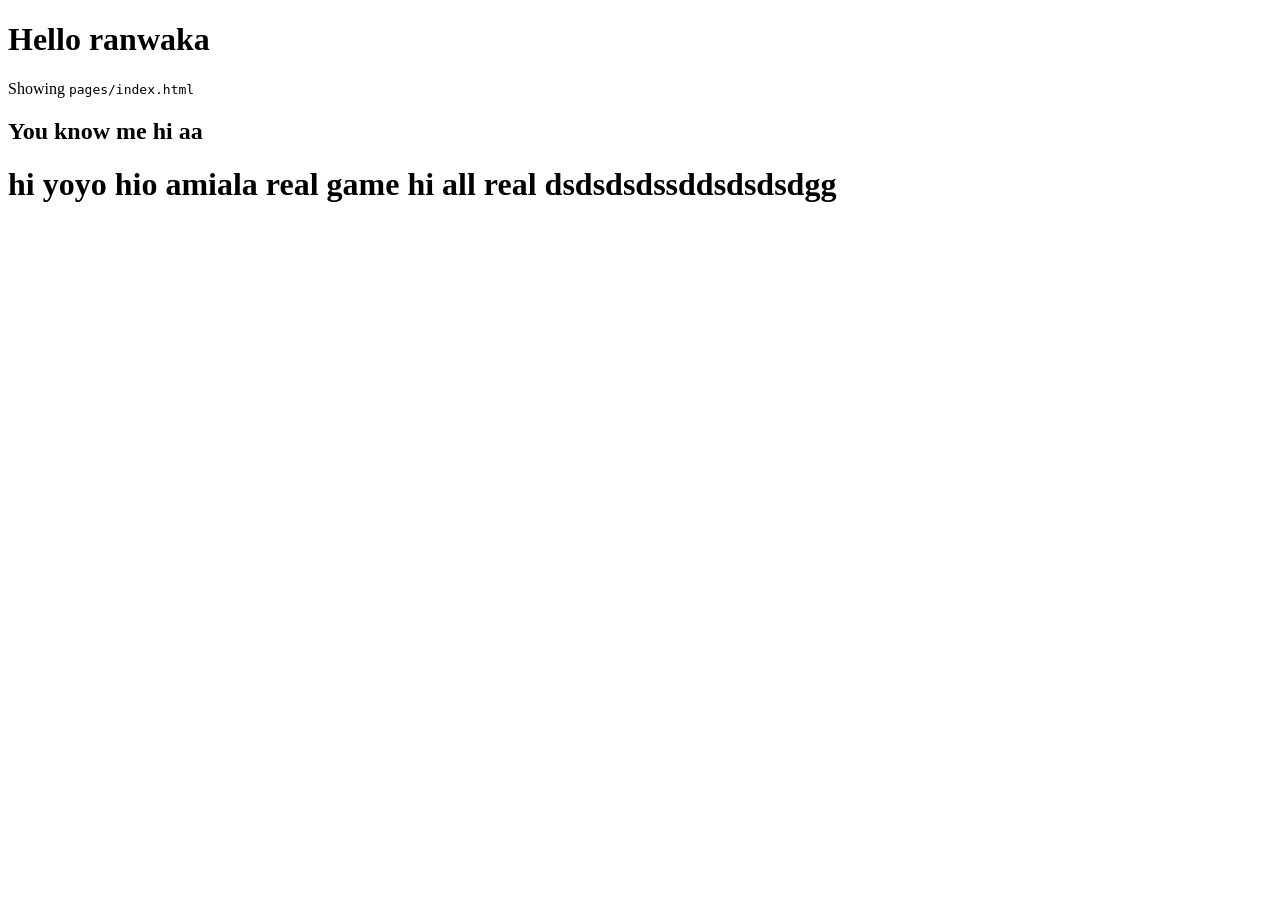
==== express-simple/pages/index.html @ 9afc6ad3 "adada" ====
<!DOCTYPE html>
<html lang="en">
  <head>
    <title>Hello Express!</title>
    <meta charset="UTF-8" />
    <meta name="viewport" content="width=device-width" />
    <link rel="stylesheet" href="./style.css" />
  </head>
  <body>
    <h1>Hello ranwaka</h1>
    <p>Showing <code>pages/index.html</code></p>
    <h2>You know me hi aa </h2>
    <h1>hi yoyo hio amiala real game  hi all real dsdsdsdssddsdsdsdgg</h1>
    
  </body>
</html>
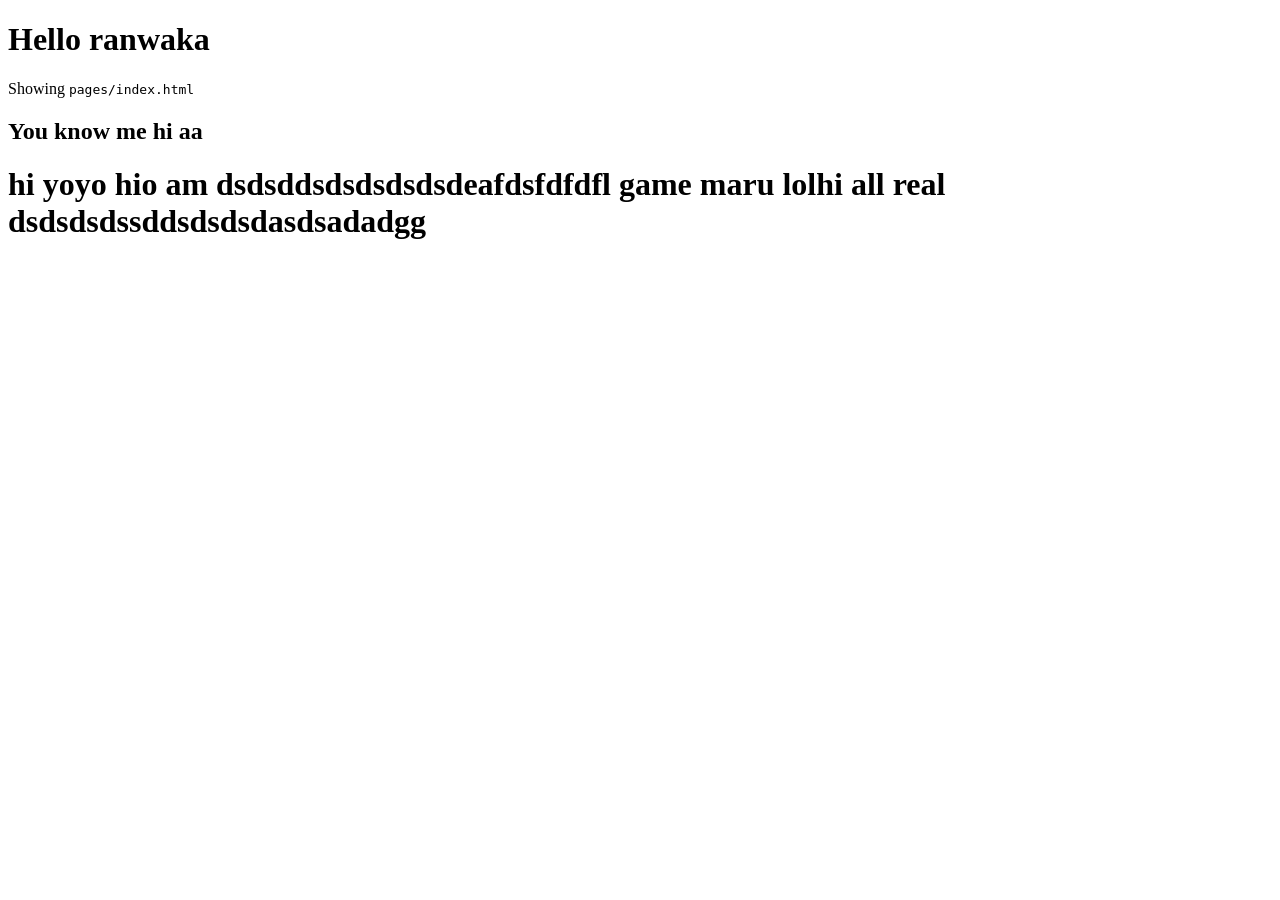
==== commit 90e39e60: "adawdecdcdfdf" ====
--- a/express-simple/pages/index.html
+++ b/express-simple/pages/index.html
@@ -10,7 +10,7 @@
     <h1>Hello ranwaka</h1>
     <p>Showing <code>pages/index.html</code></p>
     <h2>You know me hi aa </h2>
-    <h1>hi yoyo hio amiala real game  hi all real dsdsdsdssddsdsdsdgg</h1>
+    <h1>hi yoyo hio am dsdsddsdsdsdsdsdeafdsfdfdfl game maru lolhi all real dsdsdsdssddsdsdsdasdsadadgg</h1>
     
   </body>
 </html>
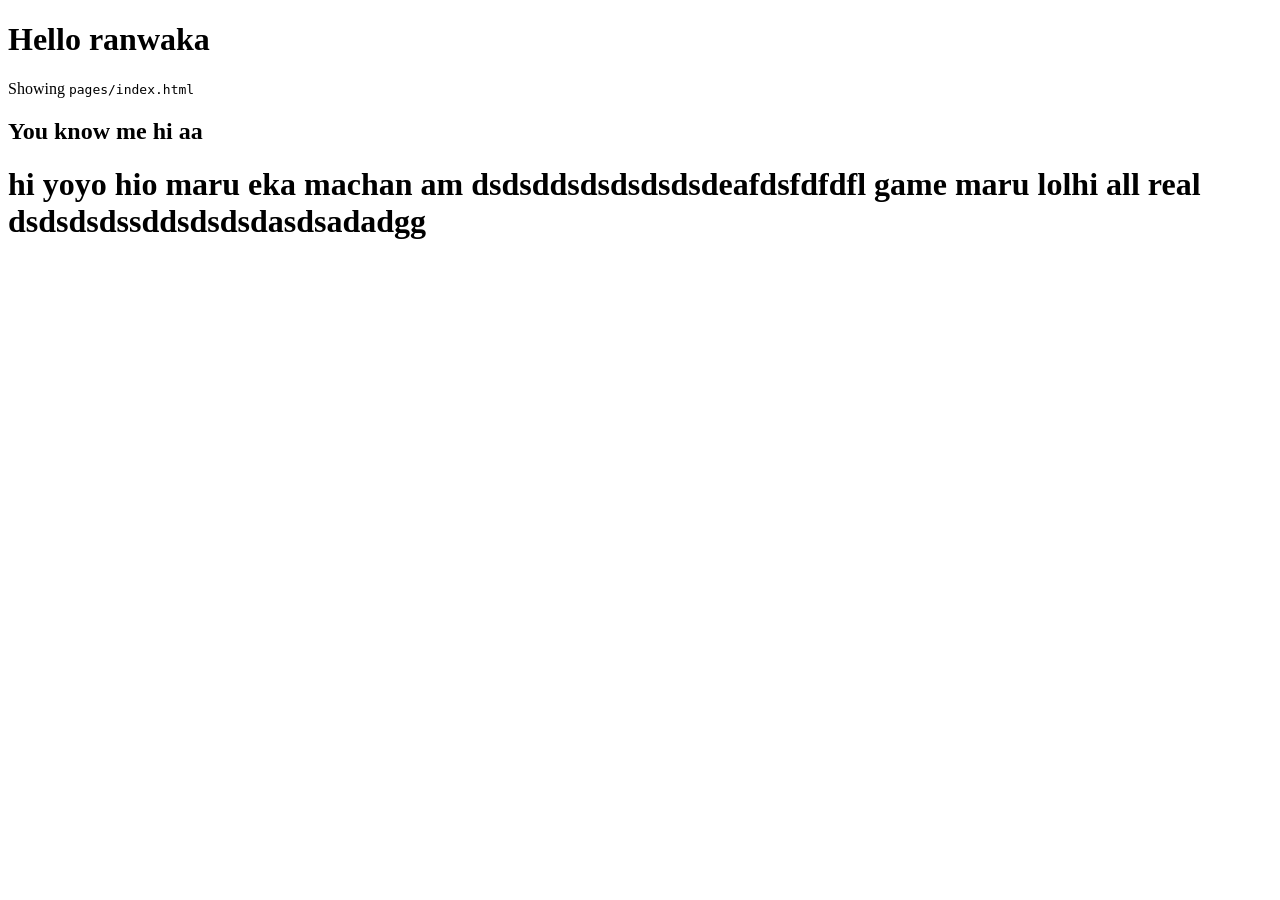
==== commit 5a30e09a: "maru eka" ====
--- a/express-simple/pages/index.html
+++ b/express-simple/pages/index.html
@@ -10,7 +10,7 @@
     <h1>Hello ranwaka</h1>
     <p>Showing <code>pages/index.html</code></p>
     <h2>You know me hi aa </h2>
-    <h1>hi yoyo hio am dsdsddsdsdsdsdsdeafdsfdfdfl game maru lolhi all real dsdsdsdssddsdsdsdasdsadadgg</h1>
+    <h1>hi yoyo hio maru eka machan am dsdsddsdsdsdsdsdeafdsfdfdfl game maru lolhi all real dsdsdsdssddsdsdsdasdsadadgg</h1>
     
   </body>
 </html>
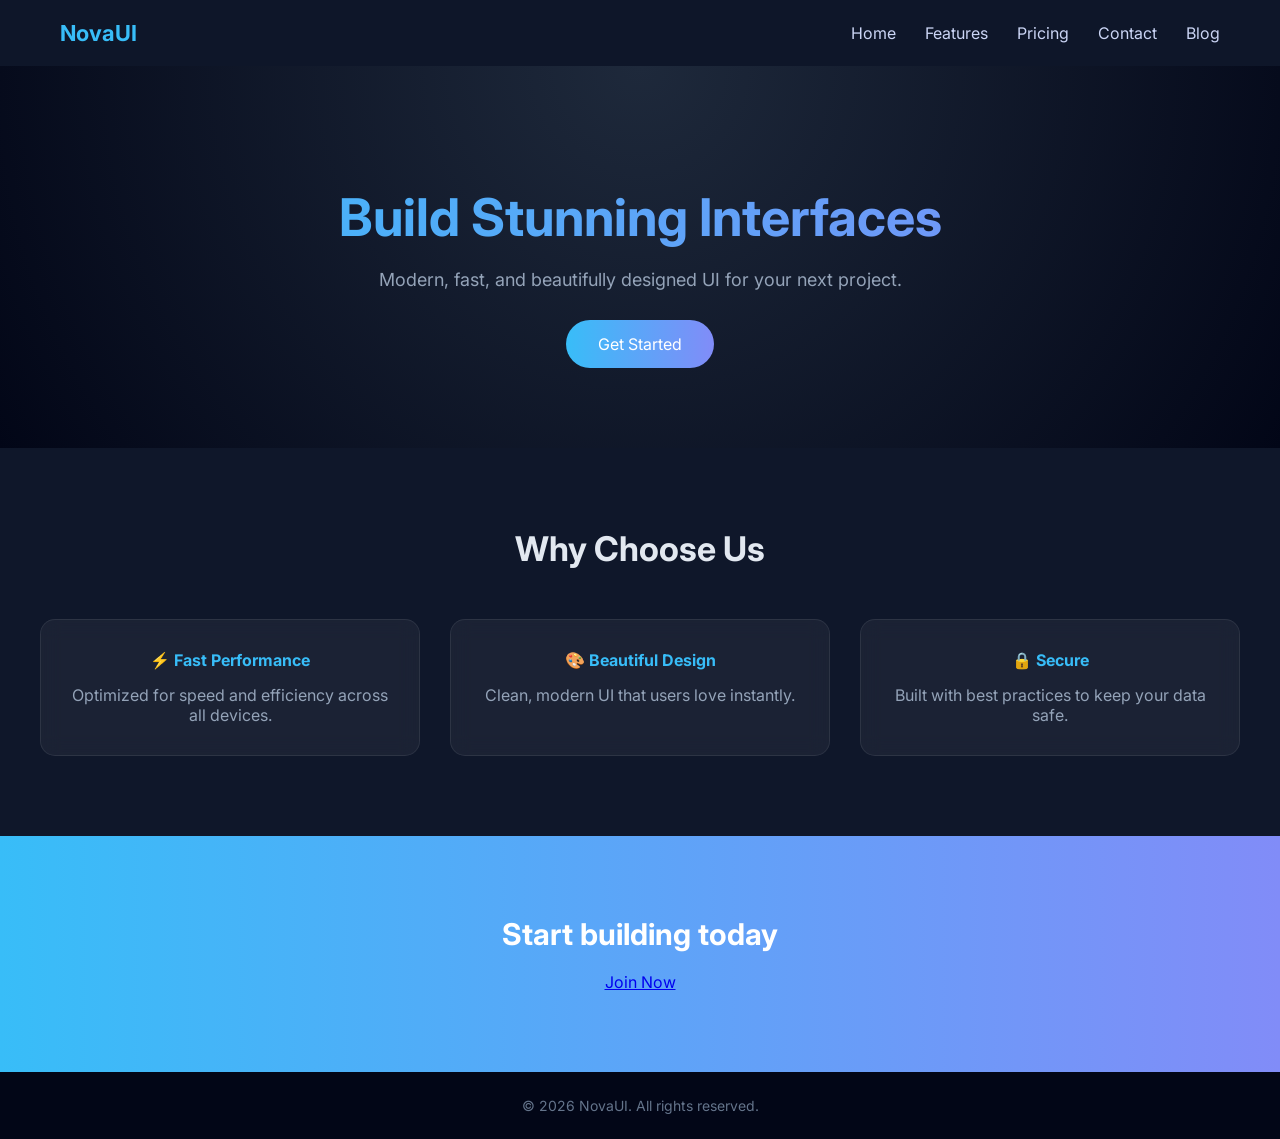
==== commit 9b07c162: "add the pages" ====
--- a/express-simple/pages/index.html
+++ b/express-simple/pages/index.html
@@ -1,16 +1,216 @@
-<!DOCTYPE html>
-<html lang="en">
-  <head>
-    <title>Hello Express!</title>
-    <meta charset="UTF-8" />
-    <meta name="viewport" content="width=device-width" />
-    <link rel="stylesheet" href="./style.css" />
-  </head>
-  <body>
-    <h1>Hello ranwaka</h1>
-    <p>Showing <code>pages/index.html</code></p>
-    <h2>You know me hi aa </h2>
-    <h1>hi yoyo hio maru eka machan am dsdsddsdsdsdsdsdeafdsfdfdfl game maru lolhi all real dsdsdsdssddsdsdsdasdsadadgg</h1>
-    
-  </body>
-</html>
+<!DOCTYPE html>
+<html lang="en">
+
+<head>
+  <meta charset="UTF-8">
+  <meta name="viewport" content="width=device-width, initial-scale=1.0">
+  <title>Modern UI Landing Page</title>
+
+  <link href="https://fonts.googleapis.com/css2?family=Inter:wght@300;400;600;700&display=swap" rel="stylesheet">
+
+  <style>
+    * {
+      margin: 0;
+      padding: 0;
+      box-sizing: border-box;
+      font-family: 'Inter', sans-serif;
+    }
+
+    body {
+      background: #0f172a;
+      color: #e2e8f0;
+    }
+
+    header {
+      display: flex;
+      justify-content: space-between;
+      align-items: center;
+      padding: 20px 60px;
+      position: sticky;
+      top: 0;
+      backdrop-filter: blur(10px);
+      background: rgba(15, 23, 42, 0.7);
+    }
+
+    header h1 {
+      font-size: 22px;
+      font-weight: 700;
+      color: #38bdf8;
+    }
+
+    nav a {
+      margin-left: 25px;
+      text-decoration: none;
+      color: #cbd5f5;
+      transition: 0.3s;
+    }
+
+    nav a:hover {
+      color: #38bdf8;
+    }
+
+    .hero {
+      text-align: center;
+      padding: 120px 20px 80px;
+      background: radial-gradient(circle at top, #1e293b, #020617);
+    }
+
+    .hero h2 {
+      font-size: 52px;
+      font-weight: 700;
+      margin-bottom: 20px;
+      background: linear-gradient(to right, #38bdf8, #818cf8);
+      -webkit-background-clip: text;
+      -webkit-text-fill-color: transparent;
+    }
+
+    .hero p {
+      font-size: 18px;
+      color: #94a3b8;
+      margin-bottom: 30px;
+    }
+
+    .hero button {
+      padding: 14px 32px;
+      border-radius: 30px;
+      border: none;
+      background: linear-gradient(to right, #38bdf8, #818cf8);
+      color: white;
+      font-size: 16px;
+      cursor: pointer;
+      transition: 0.3s;
+    }
+
+    .hero button:hover {
+      transform: scale(1.05);
+      box-shadow: 0 0 20px rgba(56, 189, 248, 0.6);
+    }
+
+    .features {
+      padding: 80px 40px;
+      text-align: center;
+    }
+
+    .features h3 {
+      font-size: 34px;
+      margin-bottom: 50px;
+    }
+
+    .feature-grid {
+      display: grid;
+      grid-template-columns: repeat(auto-fit, minmax(280px, 1fr));
+      gap: 30px;
+    }
+
+    .feature {
+      background: rgba(255, 255, 255, 0.05);
+      padding: 30px;
+      border-radius: 15px;
+      backdrop-filter: blur(10px);
+      transition: 0.3s;
+      border: 1px solid rgba(255, 255, 255, 0.08);
+    }
+
+    .feature:hover {
+      transform: translateY(-10px);
+      box-shadow: 0 10px 30px rgba(0, 0, 0, 0.5);
+    }
+
+    .feature h4 {
+      margin-bottom: 15px;
+      color: #38bdf8;
+    }
+
+    .feature p {
+      color: #94a3b8;
+    }
+
+    .cta {
+      text-align: center;
+      padding: 80px 20px;
+      background: linear-gradient(to right, #38bdf8, #818cf8);
+      color: white;
+    }
+
+    .cta h3 {
+      font-size: 30px;
+      margin-bottom: 20px;
+    }
+
+    .cta button {
+      padding: 14px 30px;
+      border-radius: 30px;
+      border: none;
+      background: white;
+      color: #0f172a;
+      font-weight: 600;
+      cursor: pointer;
+      transition: 0.3s;
+    }
+
+    .cta button:hover {
+      background: #e2e8f0;
+    }
+
+    footer {
+      text-align: center;
+      padding: 25px;
+      color: #64748b;
+      font-size: 14px;
+      background: #020617;
+    }
+  </style>
+</head>
+
+<body>
+
+  <header>
+    <h1>NovaUI</h1>
+    <nav>
+      <a href="#">Home</a>
+      <a href="#">Features</a>
+      <a href="#">Pricing</a>
+      <a href="#">Contact</a>
+     
+      <a href="#">Blog</a>
+      
+      
+    </nav>
+  </header>
+
+  <section class="hero">
+    <h2>Build Stunning Interfaces</h2>
+    <p>Modern, fast, and beautifully designed UI for your next project.</p>
+    <button>Get Started</button>
+  </section>
+
+  <section class="features">
+    <h3>Why Choose Us</h3>
+    <div class="feature-grid">
+      <div class="feature">
+        <h4>⚡ Fast Performance</h4>
+        <p>Optimized for speed and efficiency across all devices.</p>
+      </div>
+      <div class="feature">
+        <h4>🎨 Beautiful Design</h4>
+        <p>Clean, modern UI that users love instantly.</p>
+      </div>
+      <div class="feature">
+        <h4>🔒 Secure</h4>
+        <p>Built with best practices to keep your data safe.</p>
+      </div>
+    </div>
+  </section>
+
+<section class="cta">
+  <h3>Start building today</h3>
+<a href="/login.html">Join Now</a>
+</section>
+
+  <footer>
+    <p>© 2026 NovaUI. All rights reserved.</p>
+  </footer>
+
+</body>
+
+</html>
